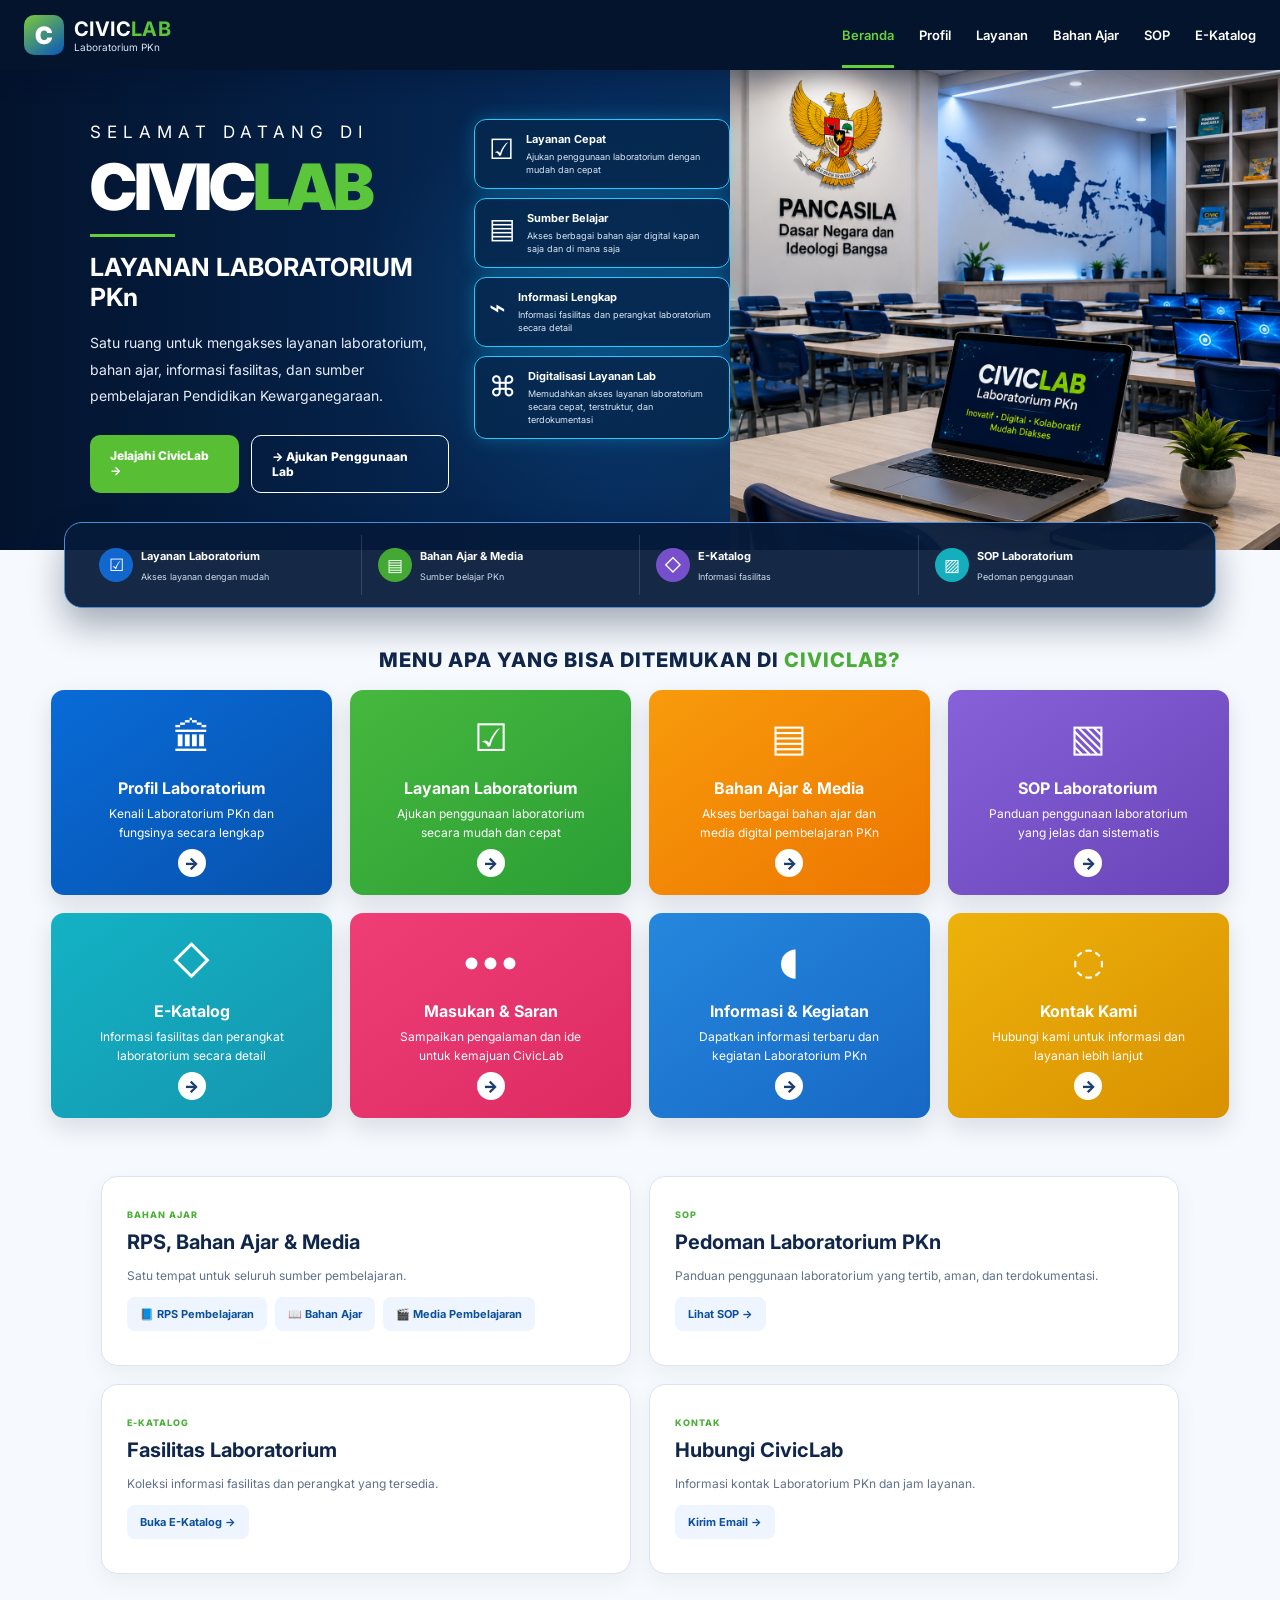
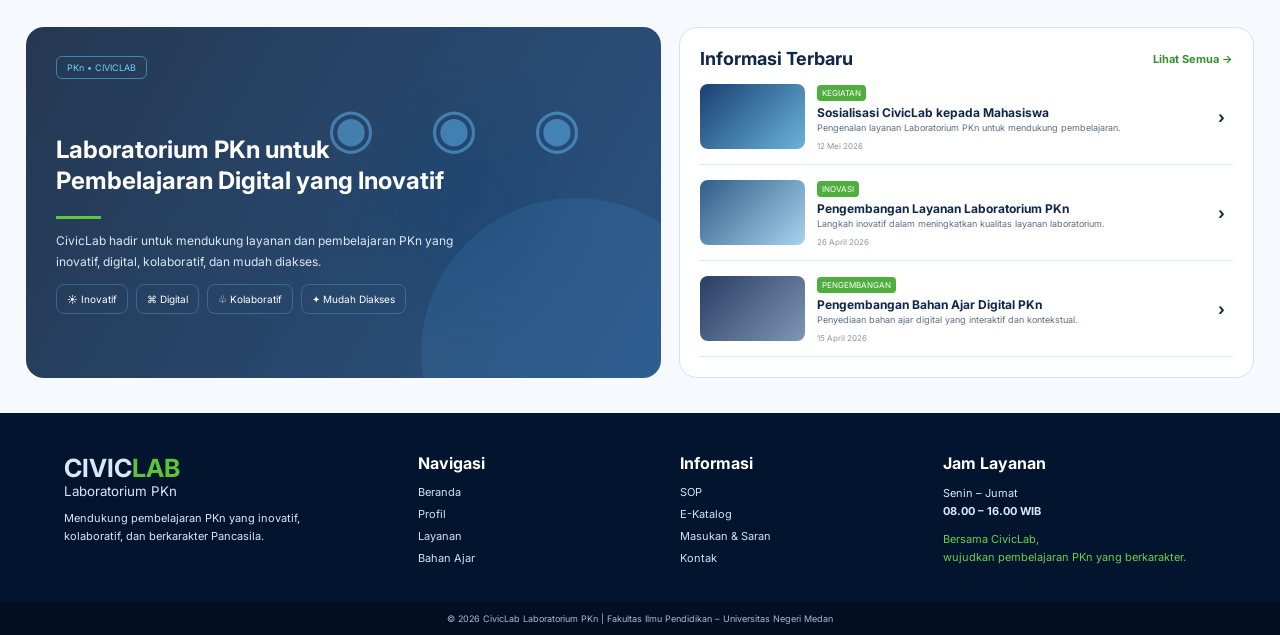
==== index.html @ 3d3bf386 "Update index.html" ====
<!DOCTYPE html>
<html lang="id">
<head>
<meta charset="UTF-8">
<meta name="viewport" content="width=device-width, initial-scale=1.0">
<title>CIVICLAB | Laboratorium PKn</title>
<link rel="stylesheet" href="style.css">
</head>
<body>
<header class="topbar">
  <a class="brand" href="#beranda">
    <div class="brand-mark">C</div>
    <div><strong>CIVIC<span>LAB</span></strong><small>Laboratorium PKn</small></div>
  </a>
  <nav>
    <a class="active" href="#beranda">Beranda</a>
    <a href="#profil">Profil</a>
    <a href="layanan.html">Layanan</a>
   <a href="bahan-ajar.html">Bahan Ajar</a>
  <a href="sop.html">SOP</a>
    <a href="ekatalog.html">E-Katalog</a>
   
  </nav>
 
</header>

<main>
<section id="beranda" class="hero">
  <div class="hero-left">
    <div class="eyebrow">SELAMAT DATANG DI</div>
    <h1>CIVIC<span>LAB</span></h1>
    <div class="green-line"></div>
    <h2>LAYANAN LABORATORIUM PKn</h2>
    <p>Satu ruang untuk mengakses layanan laboratorium, bahan ajar, informasi fasilitas, dan sumber pembelajaran Pendidikan Kewarganegaraan.</p>
    <div class="hero-actions">
      <a class="btn green" href="#menu">Jelajahi CivicLab <b>→</b></a>
      <a class="btn outline" href="layanan.html">→ Ajukan Penggunaan Lab</a>
    </div>
  </div>

  <div class="hero-middle">
    <div class="quick-card"><i>☑</i><div><b>Layanan Cepat</b><span>Ajukan penggunaan laboratorium dengan mudah dan cepat</span></div></div>
    <div class="quick-card"><i>▤</i><div><b>Sumber Belajar</b><span>Akses berbagai bahan ajar digital kapan saja dan di mana saja</span></div></div>
    <div class="quick-card"><i>⌁</i><div><b>Informasi Lengkap</b><span>Informasi fasilitas dan perangkat laboratorium secara detail</span></div></div>
    <div class="quick-card"><i>⌘</i><div><b>Digitalisasi Layanan Lab</b><span>Memudahkan akses layanan laboratorium secara cepat, terstruktur, dan terdokumentasi</span></div></div>
  </div>

  <div class="lab-scene">
    <img class="lab-hero-photo" src="lab-pkn-hero.png" alt="Laboratorium PKn CivicLab">
  </div>
</section>

<section class="quick-links">
  <a href="#layanan"><span>☑</span><b>Layanan Laboratorium</b><small>Akses layanan dengan mudah</small></a>
  <a href="#bahan-ajar"><span>▤</span><b>Bahan Ajar & Media</b><small>Sumber belajar PKn</small></a>
  <a href="#ekatalog"><span>◇</span><b>E-Katalog</b><small>Informasi fasilitas</small></a>
  <a href="sop.html"><span>▨</span><b>SOP Laboratorium</b><small>Pedoman penggunaan</small></a>
</section>

<section id="menu" class="menu-section">
  <div class="section-title">MENU APA YANG BISA DITEMUKAN DI <span>CIVICLAB?</span></div>
  <div class="cards">
    <a id="profil" class="menu-card blue" href="#profil-detail"><div class="big-icon">🏛</div><h3>Profil Laboratorium</h3><p>Kenali Laboratorium PKn dan fungsinya secara lengkap</p><em>→</em></a>
    <a id="layanan" class="menu-card green" href="layanan.html"><div class="big-icon">☑</div><h3>Layanan Laboratorium</h3><p>Ajukan penggunaan laboratorium secara mudah dan cepat</p><em>→</em></a>
    <a id="bahan-ajar" class="menu-card orange" href="bahan-ajar.html"><div class="big-icon">▤</div><h3>Bahan Ajar & Media</h3><p>Akses berbagai bahan ajar dan media digital pembelajaran PKn</p><em>→</em></a>
    <a id="sop" class="menu-card purple" href="sop.html"><div class="big-icon">▧</div><h3>SOP Laboratorium</h3><p>Panduan penggunaan laboratorium yang jelas dan sistematis</p><em>→</em></a>
    <a id="ekatalog" class="menu-card cyan" href="ekatalog.html"><div class="big-icon">◇</div><h3>E-Katalog</h3><p>Informasi fasilitas dan perangkat laboratorium secara detail</p><em>→</em></a>
    <a id="masukan" class="menu-card pink" href="PASTE_LINK_GOOGLE_FORM_MASUKAN_SARAN_DI_SINI"><div class="big-icon">•••</div><h3>Masukan & Saran</h3><p>Sampaikan pengalaman dan ide untuk kemajuan CivicLab</p><em>→</em></a>
    <a class="menu-card blue2" href="#informasi"><div class="big-icon">◖</div><h3>Informasi & Kegiatan</h3><p>Dapatkan informasi terbaru dan kegiatan Laboratorium PKn</p><em>→</em></a>
    <a id="kontak" class="menu-card yellow" href="#kontak-detail"><div class="big-icon">◌</div><h3>Kontak Kami</h3><p>Hubungi kami untuk informasi dan layanan lebih lanjut</p><em>→</em></a>
  </div>
</section>

<section class="detail-grid">
  <div id="bahan-detail" class="detail-card"><span>BAHAN AJAR</span><h2>RPS, Bahan Ajar & Media</h2><p>Satu tempat untuk seluruh sumber pembelajaran.</p><div class="sub-links"><a href="PASTE_LINK_RPS">📘 RPS Pembelajaran</a><a href="PASTE_LINK_BUKU">📖 Bahan Ajar</a><a href="PASTE_LINK_MEDIA">🎬 Media Pembelajaran</a></div></div>
  <div id="sop-detail" class="detail-card"><span>SOP</span><h2>Pedoman Laboratorium PKn</h2><p>Panduan penggunaan laboratorium yang tertib, aman, dan terdokumentasi.</p><a class="small-btn" href="PASTE_LINK_SOP">Lihat SOP →</a></div>
  <div id="ekatalog-detail" class="detail-card"><span>E-KATALOG</span><h2>Fasilitas Laboratorium</h2><p>Koleksi informasi fasilitas dan perangkat yang tersedia.</p><a class="small-btn" href="PASTE_LINK_EKATALOG">Buka E-Katalog →</a></div>
  <div id="kontak-detail" class="detail-card"><span>KONTAK</span><h2>Hubungi CivicLab</h2><p>Informasi kontak Laboratorium PKn dan jam layanan.</p><a class="small-btn" href="mailto:PASTE_EMAIL">Kirim Email →</a></div>
</section>

<section class="split-section" id="profil-detail">
  <div class="character-panel">
    <div class="mini-screen">PKn • CIVICLAB</div>
    <div class="students">◉　◉　◉</div>
    <h2>Laboratorium PKn untuk Pembelajaran Digital yang Inovatif</h2>
    <div class="short-line"></div>
    <p>CivicLab hadir untuk mendukung layanan dan pembelajaran PKn yang inovatif, digital, kolaboratif, dan mudah diakses.</p>
    <div class="values"><span>☀ Inovatif</span><span>⌘ Digital</span><span>♧ Kolaboratif</span><span>✦ Mudah Diakses</span></div>
  </div>
  <div class="news" id="informasi">
    <div class="news-head"><h2>Informasi Terbaru</h2><a href="#informasi">Lihat Semua →</a></div>
    <article><div class="thumb t1"></div><div><small>KEGIATAN</small><h3>Sosialisasi CivicLab kepada Mahasiswa</h3><p>Pengenalan layanan Laboratorium PKn untuk mendukung pembelajaran.</p><time>12 Mei 2026</time></div><b>›</b></article>
    <article><div class="thumb t2"></div><div><small>INOVASI</small><h3>Pengembangan Layanan Laboratorium PKn</h3><p>Langkah inovatif dalam meningkatkan kualitas layanan laboratorium.</p><time>26 April 2026</time></div><b>›</b></article>
    <article><div class="thumb t3"></div><div><small>PENGEMBANGAN</small><h3>Pengembangan Bahan Ajar Digital PKn</h3><p>Penyediaan bahan ajar digital yang interaktif dan kontekstual.</p><time>15 April 2026</time></div><b>›</b></article>
  </div>
</section>

</main>

<footer>
  <div><strong>CIVIC<span>LAB</span></strong><small>Laboratorium PKn</small><p>Mendukung pembelajaran PKn yang inovatif, kolaboratif, dan berkarakter Pancasila.</p></div>
  <div><h4>Navigasi</h4><a href="#beranda">Beranda</a><a href="#profil-detail">Profil</a><a href="#layanan">Layanan</a><a href="#bahan-detail">Bahan Ajar</a></div>
  <div><h4>Informasi</h4><a href="#sop-detail">SOP</a><a href="#ekatalog-detail">E-Katalog</a><a href="#masukan">Masukan & Saran</a><a href="#kontak-detail">Kontak</a></div>
  <div><h4>Jam Layanan</h4><p>Senin – Jumat<br><b>08.00 – 16.00 WIB</b></p><p class="green-text">Bersama CivicLab,<br>wujudkan pembelajaran PKn yang berkarakter.</p></div>
</footer>
<div class="copyright">© 2026 CivicLab Laboratorium PKn | Fakultas Ilmu Pendidikan – Universitas Negeri Medan</div>
<script src="script.js"></script>
</body>
</html>
---- style.css ----
@import url('https://fonts.googleapis.com/css2?family=Inter:wght@400;500;600;700;800;900&display=swap');
:root{--navy:#03142f;--blue:#0756bd;--green:#4eb52f;--orange:#f28a00;--purple:#7451c9;--cyan:#11a8bd;--pink:#ec3970;--yellow:#e7a900;--text:#10264a}
*{box-sizing:border-box}html{scroll-behavior:smooth}body{margin:0;font-family:Inter,Arial,sans-serif;color:var(--text);background:#f6f9fd}a{text-decoration:none;color:inherit}.topbar{height:70px;background:#04142d;color:#fff;display:flex;align-items:center;padding:0 24px;gap:28px;position:sticky;top:0;z-index:20;box-shadow:0 8px 25px #00102a55}.brand{display:flex;align-items:center;gap:10px;min-width:185px}.brand-mark{width:40px;height:40px;border-radius:10px;background:linear-gradient(145deg,#7bc83d,#0756bd);display:grid;place-items:center;font-size:24px;font-weight:900}.brand strong{display:block;font-size:20px;letter-spacing:.4px}.brand strong span,h1 span,footer strong span{color:#5bc63b}.brand small{display:block;font-size:10px;color:#dbe6f7}.topbar nav{display:flex;gap:25px;align-items:center;flex:1;justify-content:flex-end}.topbar nav a{font-size:13px;font-weight:600;padding:25px 0;position:relative;white-space:nowrap}.topbar nav a.active,.topbar nav a:hover{color:#67d13f}.topbar nav a.active:after{content:"";position:absolute;bottom:0;left:0;right:0;height:3px;background:#63d03d}.nav-cta{border:1px solid #5fc63a;color:#7cdb57;border-radius:10px;padding:11px 15px;font-size:11px;font-weight:800;white-space:nowrap}.nav-cta b{font-size:16px;margin-left:6px}
.hero{min-height:480px;background:linear-gradient(90deg,#03132d 0%,#062b5b 48%,#123d5e 100%);color:#fff;display:grid;grid-template-columns:37% 20% 43%;position:relative;overflow:hidden}.hero:before{content:"";position:absolute;inset:0;background-image:linear-gradient(120deg,transparent 0 65%,#49b9ff12 66%,transparent 67%),radial-gradient(circle at 45% 50%,#22b7ff22,transparent 30%)}.hero-left{padding:52px 25px 45px 7vw;position:relative;z-index:2}.eyebrow{letter-spacing:6px;font-size:17px;margin-bottom:13px}.hero h1{font-size:64px;line-height:1;margin:0;font-weight:900;letter-spacing:-3px}.green-line{width:85px;height:3px;background:#63cf3d;margin:15px 0}.hero h2{font-size:25px;margin:0 0 18px}.hero p{font-size:14px;line-height:1.9;max-width:500px;color:#e6edf8}.hero-actions{display:flex;gap:12px;margin-top:25px}.btn{padding:13px 20px;border-radius:10px;font-size:12px;font-weight:800}.btn.green{background:#58bf34;color:#fff}.btn.outline{border:1px solid #fff}.hero-middle{padding-top:49px;display:flex;flex-direction:column;gap:9px;position:relative;z-index:5}.quick-card{border:1px solid #28c9ff;border-radius:12px;padding:12px 14px;display:flex;gap:12px;background:#05274dcc;box-shadow:0 0 18px #19caff44}.quick-card i{font-size:28px;font-style:normal;color:#fff}.quick-card b{display:block;font-size:11px}.quick-card span{display:block;font-size:9px;line-height:1.45;color:#dce8f7;margin-top:4px}.lab-scene{position:relative;min-height:480px;background:linear-gradient(140deg,#dbeeff,#f6fbff 46%,#b9d9ec);overflow:hidden}.lab-scene:before{content:"";position:absolute;inset:0;background:linear-gradient(90deg,#071e3a00,#071e3a33),repeating-linear-gradient(90deg,transparent 0 75px,#91b8d055 76px 78px)}.scene-glow{position:absolute;width:260px;height:260px;background:#4fbaff55;filter:blur(55px);top:35px;right:80px}.garuda{position:absolute;top:45px;left:36%;font-size:75px;color:#c99b35;text-shadow:0 4px 15px #0003}.wall-title{position:absolute;top:115px;left:30%;font-size:18px;font-weight:900;text-align:center;color:#152b49}.wall-title small{display:block;font-size:11px;line-height:1.35;margin-top:6px}.map{position:absolute;right:18px;top:45px;font-size:18px;letter-spacing:8px;color:#3e86b4;opacity:.35}.window{position:absolute;right:0;top:0;width:45%;height:100%;background:linear-gradient(150deg,#d8efff88,#5c98c544);border-left:5px solid #b5d5e8}.desk{position:absolute;width:180px;height:75px;background:#143b5b;border-radius:6px;bottom:55px;box-shadow:0 10px 25px #10283c44}.desk1{left:5%;transform:skewX(-12deg)}.desk2{left:42%;transform:skewX(-12deg)}.desk3{right:-6%;transform:skewX(-12deg)}.laptop{position:absolute;right:24%;bottom:93px;width:150px;height:95px;border-radius:8px 8px 4px 4px;background:#0a3159;box-shadow:0 10px 18px #001a3344;display:grid;place-items:center;color:#fff;font-size:17px;font-weight:900}.laptop span{color:#5ecb3d}.laptop small{display:block;font-size:7px;text-align:center;color:#fff}.plant{position:absolute;right:5%;bottom:74px;font-size:55px;color:#3eaa4a}
.stats{margin:-42px auto 0;position:relative;z-index:8;max-width:90%;background:#061a39ee;border:1px solid #4e8ed6;border-radius:20px;color:#fff;display:grid;grid-template-columns:repeat(4,1fr);padding:20px 25px;box-shadow:0 18px 35px #00163155}.stats>div{display:grid;grid-template-columns:45px 35px 1fr;grid-template-rows:20px 20px;align-items:center;border-right:1px solid #ffffff22;padding:0 18px}.stats>div:last-child{border:0}.stat-icon{grid-row:1/3;width:40px;height:40px;border-radius:50%;background:#1166d0;display:grid;place-items:center}.stat-icon.green{background:#43a934}.stat-icon.purple{background:#7650cb}.stat-icon.cyan{background:#15aebd}.stats b{font-size:24px}.stats strong{font-size:11px}.stats small{grid-column:2/4;font-size:9px;color:#ccd9eb}
.menu-section{padding:40px 4vw 30px}.section-title{text-align:center;font-weight:800;font-size:20px;letter-spacing:1px;margin-bottom:18px}.section-title span{color:#4aae37}.cards{display:grid;grid-template-columns:repeat(4,1fr);gap:18px}.menu-card{color:#fff;min-height:205px;border-radius:13px;padding:24px 20px 18px;display:flex;flex-direction:column;align-items:center;text-align:center;box-shadow:0 10px 24px #12213a20;transition:.2s;position:relative}.menu-card:hover{transform:translateY(-6px);box-shadow:0 18px 30px #12213a33}.menu-card.blue{background:linear-gradient(145deg,#096bd7,#0752ad)}.menu-card.green{background:linear-gradient(145deg,#46b83e,#2b9e35)}.menu-card.orange{background:linear-gradient(145deg,#f89b0b,#ed7600)}.menu-card.purple{background:linear-gradient(145deg,#8761d9,#6944b7)}.menu-card.cyan{background:linear-gradient(145deg,#13b2c4,#1596b0)}.menu-card.pink{background:linear-gradient(145deg,#ef3d76,#dd2b62)}.menu-card.blue2{background:linear-gradient(145deg,#2587dd,#1768c4)}.menu-card.yellow{background:linear-gradient(145deg,#edb20b,#d99100)}.big-icon{font-size:38px;height:58px}.menu-card h3{margin:6px 0;font-size:16px}.menu-card p{font-size:12px;line-height:1.6;margin:0;max-width:200px}.menu-card em{font-style:normal;background:#fff;color:#1d3e6c;width:28px;height:28px;border-radius:50%;display:grid;place-items:center;margin-top:auto;font-weight:900}
.split-section{display:grid;grid-template-columns:1.05fr .95fr;gap:18px;padding:18px 2vw 35px}.character-panel{min-height:330px;border-radius:18px;background:linear-gradient(120deg,#041936dd,#0b3970dd),radial-gradient(circle at 70% 50%,#2db5ff55,transparent 30%);color:#fff;padding:28px 30px;position:relative;overflow:hidden}.character-panel:after{content:"";position:absolute;width:310px;height:310px;border-radius:50%;right:-70px;bottom:-130px;background:#46a8e722}.mini-screen{display:inline-block;border:1px solid #54c7ff88;border-radius:6px;padding:5px 10px;font-size:9px;color:#70d2ff}.students{font-size:55px;position:absolute;right:80px;top:65px;color:#65c4ff77}.character-panel h2{max-width:420px;font-size:24px;line-height:1.3;margin-top:55px}.short-line{width:45px;height:3px;background:#5cc83c}.character-panel p{max-width:440px;font-size:12px;line-height:1.7;color:#dce7f4}.values{display:flex;gap:8px;flex-wrap:wrap}.values span{border:1px solid #59b8ef55;border-radius:8px;padding:8px 10px;font-size:10px}.news{background:#fff;border:1px solid #d8e1ec;border-radius:18px;padding:20px}.news-head{display:flex;justify-content:space-between;align-items:center}.news-head h2{font-size:18px;margin:0}.news-head a{font-size:11px;color:#388d2f;font-weight:700}.news article{display:grid;grid-template-columns:105px 1fr 15px;gap:12px;padding:11px 0;border-bottom:1px solid #e3e8ef;align-items:center}.thumb{width:105px;height:65px;border-radius:8px;background:linear-gradient(135deg,#183f70,#6bb3dc)}.t2{background:linear-gradient(135deg,#315c87,#a7d4ee)}.t3{background:linear-gradient(135deg,#283d63,#8096b5)}.news article small{font-size:8px;background:#4fae3d;color:#fff;padding:3px 5px;border-radius:4px}.news article h3{font-size:12px;margin:5px 0 2px}.news article p{font-size:9px;margin:0;color:#5c6d82}.news time{font-size:8px;color:#8995a4}.detail-grid{display:grid;grid-template-columns:repeat(2,1fr);gap:18px;padding:10px 4vw 45px}.detail-card{background:#fff;border:1px solid #dbe4ef;border-radius:16px;padding:25px;box-shadow:0 8px 22px #10264a0d}.detail-card span{font-size:9px;font-weight:800;color:#4caf39;letter-spacing:1px}.detail-card h2{margin:8px 0;font-size:20px}.detail-card p{font-size:12px;color:#607089;line-height:1.6}.sub-links{display:flex;gap:8px;flex-wrap:wrap}.sub-links a,.small-btn{display:inline-block;padding:10px 13px;background:#eef5ff;border-radius:8px;color:#0c4f9b;font-size:11px;font-weight:700}
footer{background:#03142f;color:#dce7f5;display:grid;grid-template-columns:1.4fr 1fr 1fr 1.2fr;gap:35px;padding:40px 5vw 25px}footer strong{font-size:25px}footer small{display:block}footer p{font-size:11px;line-height:1.6;max-width:260px}footer h4{color:#fff;margin:0 0 12px}footer a{display:block;font-size:11px;margin:8px 0;color:#d5e1f1}.green-text{color:#68cf4b}.copyright{text-align:center;background:#020e22;color:#aabbd2;padding:11px;font-size:9px}
@media(max-width:1050px){.topbar nav{gap:12px}.topbar nav a{font-size:11px}.nav-cta{display:none}.hero{grid-template-columns:48% 25% 27%}.cards{grid-template-columns:repeat(2,1fr)}}
@media(max-width:760px){.topbar{height:auto;flex-wrap:wrap;padding:12px}.topbar nav{order:3;overflow:auto;justify-content:flex-start;width:100%;padding-bottom:4px}.topbar nav a{padding:10px 0}.hero{grid-template-columns:1fr;min-height:auto}.hero-left{padding:40px 25px}.hero-middle{padding:0 25px 20px}.lab-scene{min-height:330px}.stats{grid-template-columns:1fr 1fr;max-width:94%;margin:-25px auto 0}.stats>div{border:0;padding:10px}.cards{grid-template-columns:1fr}.split-section,.detail-grid{grid-template-columns:1fr}.hero h1{font-size:52px}footer{grid-template-columns:1fr 1fr}}

/* Pengganti panel angka: highlight layanan tanpa statistik */
.quick-links{margin:-28px auto 0;position:relative;z-index:8;max-width:90%;background:#061a39ee;border:1px solid #4e8ed6;border-radius:18px;color:#fff;display:grid;grid-template-columns:repeat(4,1fr);padding:12px 18px;box-shadow:0 18px 35px #00163155}
.quick-links a{display:grid;grid-template-columns:42px 1fr;grid-template-rows:22px 18px;align-items:center;padding:10px 16px;border-right:1px solid #ffffff22}
.quick-links a:last-child{border-right:0}
.quick-links span{grid-row:1/3;width:34px;height:34px;border-radius:50%;background:#1267cf;display:grid;place-items:center;font-size:17px}
.quick-links a:nth-child(2) span{background:#43a934}.quick-links a:nth-child(3) span{background:#7650cb}.quick-links a:nth-child(4) span{background:#15aebd}
.quick-links b{font-size:11px}.quick-links small{font-size:9px;color:#ccd9eb}
@media(max-width:760px){.quick-links{grid-template-columns:1fr 1fr;max-width:94%;margin:-20px auto 0}.quick-links a{border:0}}

/* Resource menu positioned in the middle of the Home page */
.detail-grid{position:relative;z-index:2;max-width:1180px;margin:0 auto;padding-top:28px;padding-bottom:35px}
.detail-grid .detail-card{min-height:190px}

/* Foto laboratorium pilihan pengguna sebagai visual utama */
.lab-scene{position:relative;min-height:480px;overflow:hidden;background:#dcecf7}
.lab-hero-photo{position:absolute;inset:0;width:100%;height:100%;object-fit:cover;display:block;filter:saturate(1.03) contrast(1.02)}
.lab-scene:after{content:"";position:absolute;inset:0;background:linear-gradient(90deg,rgba(5,24,48,.08),transparent 35%,rgba(5,24,48,.02))}
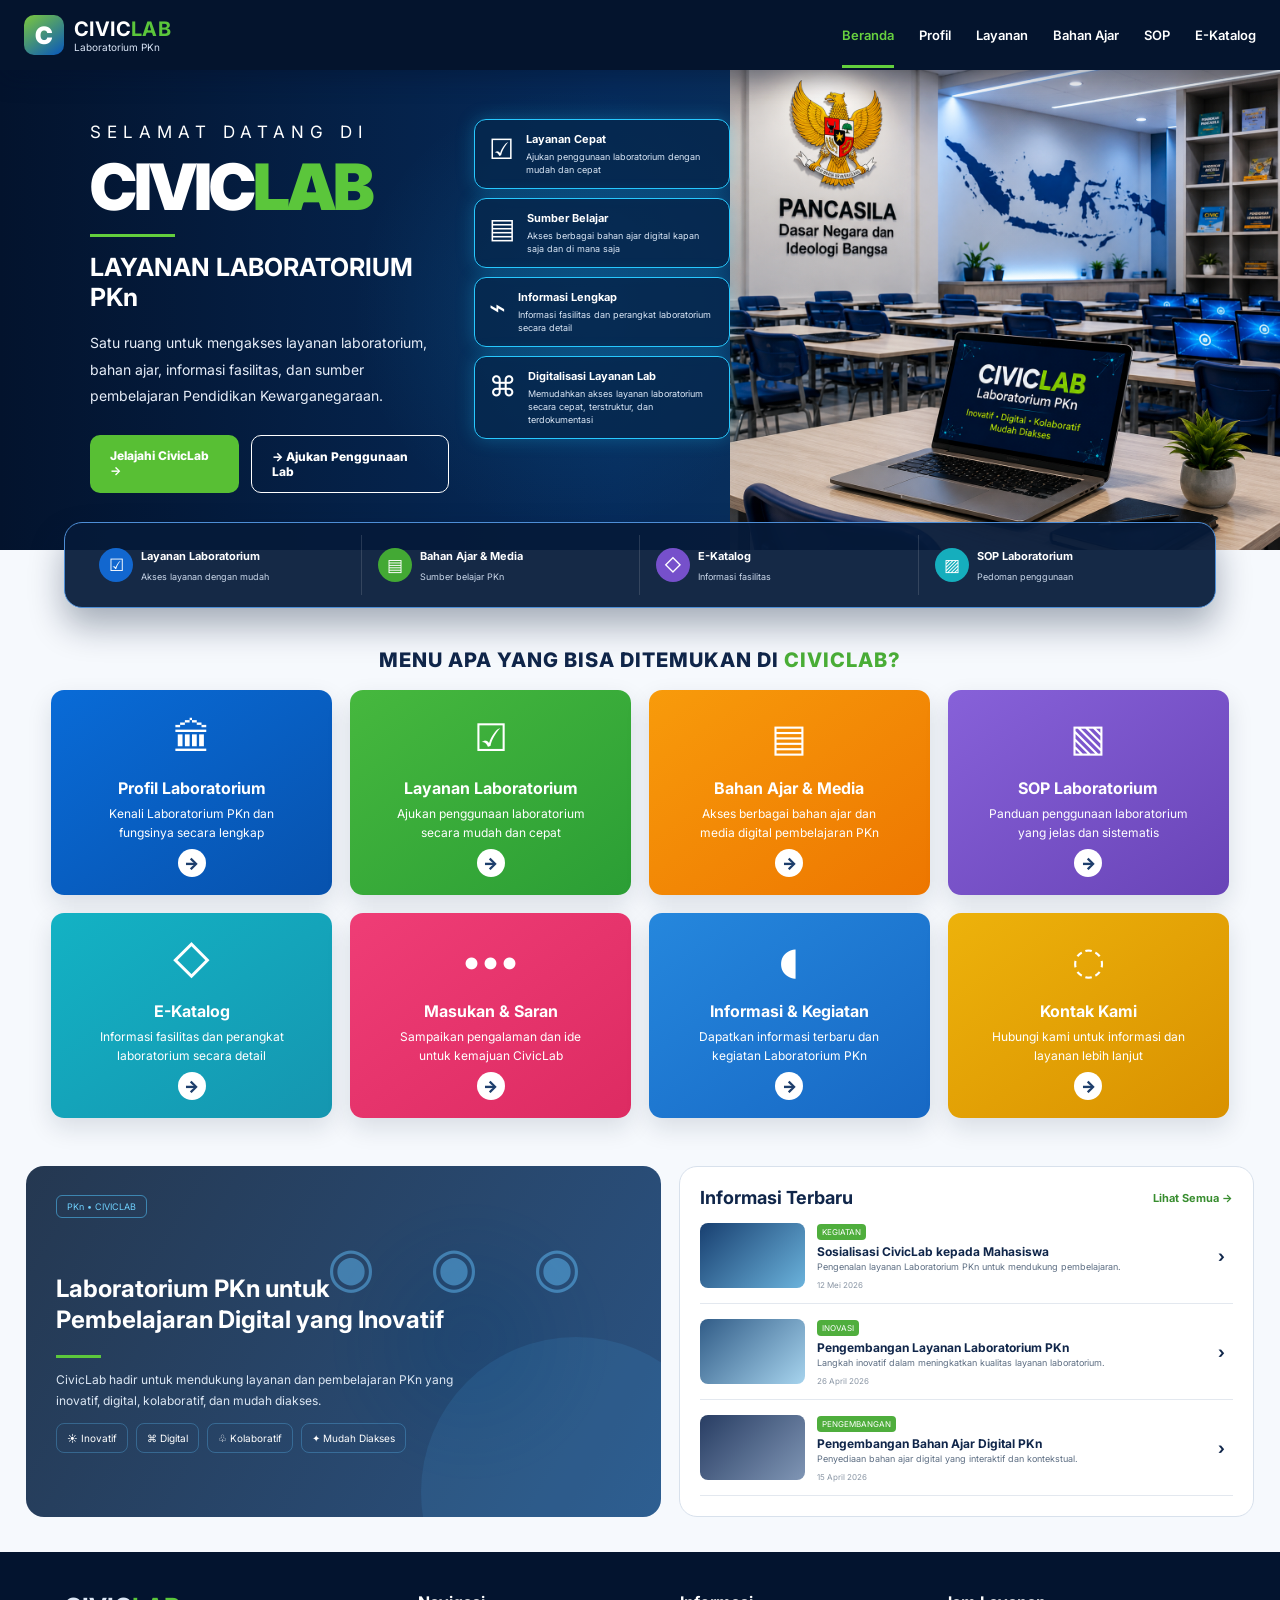
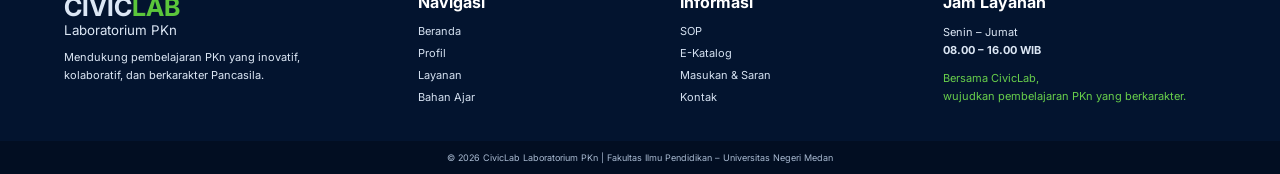
==== commit 6209d5ce: "Update index.html" ====
--- a/index.html
+++ b/index.html
@@ -14,7 +14,7 @@
   </a>
   <nav>
     <a class="active" href="#beranda">Beranda</a>
-    <a href="#profil">Profil</a>
+    <a href="profil.html">Profil</a>
     <a href="layanan.html">Layanan</a>
    <a href="bahan-ajar.html">Bahan Ajar</a>
   <a href="sop.html">SOP</a>
@@ -60,7 +60,7 @@
 <section id="menu" class="menu-section">
   <div class="section-title">MENU APA YANG BISA DITEMUKAN DI <span>CIVICLAB?</span></div>
   <div class="cards">
-    <a id="profil" class="menu-card blue" href="#profil-detail"><div class="big-icon">🏛</div><h3>Profil Laboratorium</h3><p>Kenali Laboratorium PKn dan fungsinya secara lengkap</p><em>→</em></a>
+    <a class="menu-card blue" href="profil.html"><div class="big-icon">🏛</div><h3>Profil Laboratorium</h3><p>Kenali Laboratorium PKn dan fungsinya secara lengkap</p><em>→</em></a>
     <a id="layanan" class="menu-card green" href="layanan.html"><div class="big-icon">☑</div><h3>Layanan Laboratorium</h3><p>Ajukan penggunaan laboratorium secara mudah dan cepat</p><em>→</em></a>
     <a id="bahan-ajar" class="menu-card orange" href="bahan-ajar.html"><div class="big-icon">▤</div><h3>Bahan Ajar & Media</h3><p>Akses berbagai bahan ajar dan media digital pembelajaran PKn</p><em>→</em></a>
     <a id="sop" class="menu-card purple" href="sop.html"><div class="big-icon">▧</div><h3>SOP Laboratorium</h3><p>Panduan penggunaan laboratorium yang jelas dan sistematis</p><em>→</em></a>
@@ -71,12 +71,7 @@
   </div>
 </section>
 
-<section class="detail-grid">
-  <div id="bahan-detail" class="detail-card"><span>BAHAN AJAR</span><h2>RPS, Bahan Ajar & Media</h2><p>Satu tempat untuk seluruh sumber pembelajaran.</p><div class="sub-links"><a href="PASTE_LINK_RPS">📘 RPS Pembelajaran</a><a href="PASTE_LINK_BUKU">📖 Bahan Ajar</a><a href="PASTE_LINK_MEDIA">🎬 Media Pembelajaran</a></div></div>
-  <div id="sop-detail" class="detail-card"><span>SOP</span><h2>Pedoman Laboratorium PKn</h2><p>Panduan penggunaan laboratorium yang tertib, aman, dan terdokumentasi.</p><a class="small-btn" href="PASTE_LINK_SOP">Lihat SOP →</a></div>
-  <div id="ekatalog-detail" class="detail-card"><span>E-KATALOG</span><h2>Fasilitas Laboratorium</h2><p>Koleksi informasi fasilitas dan perangkat yang tersedia.</p><a class="small-btn" href="PASTE_LINK_EKATALOG">Buka E-Katalog →</a></div>
-  <div id="kontak-detail" class="detail-card"><span>KONTAK</span><h2>Hubungi CivicLab</h2><p>Informasi kontak Laboratorium PKn dan jam layanan.</p><a class="small-btn" href="mailto:PASTE_EMAIL">Kirim Email →</a></div>
-</section>
+
 
 <section class="split-section" id="profil-detail">
   <div class="character-panel">
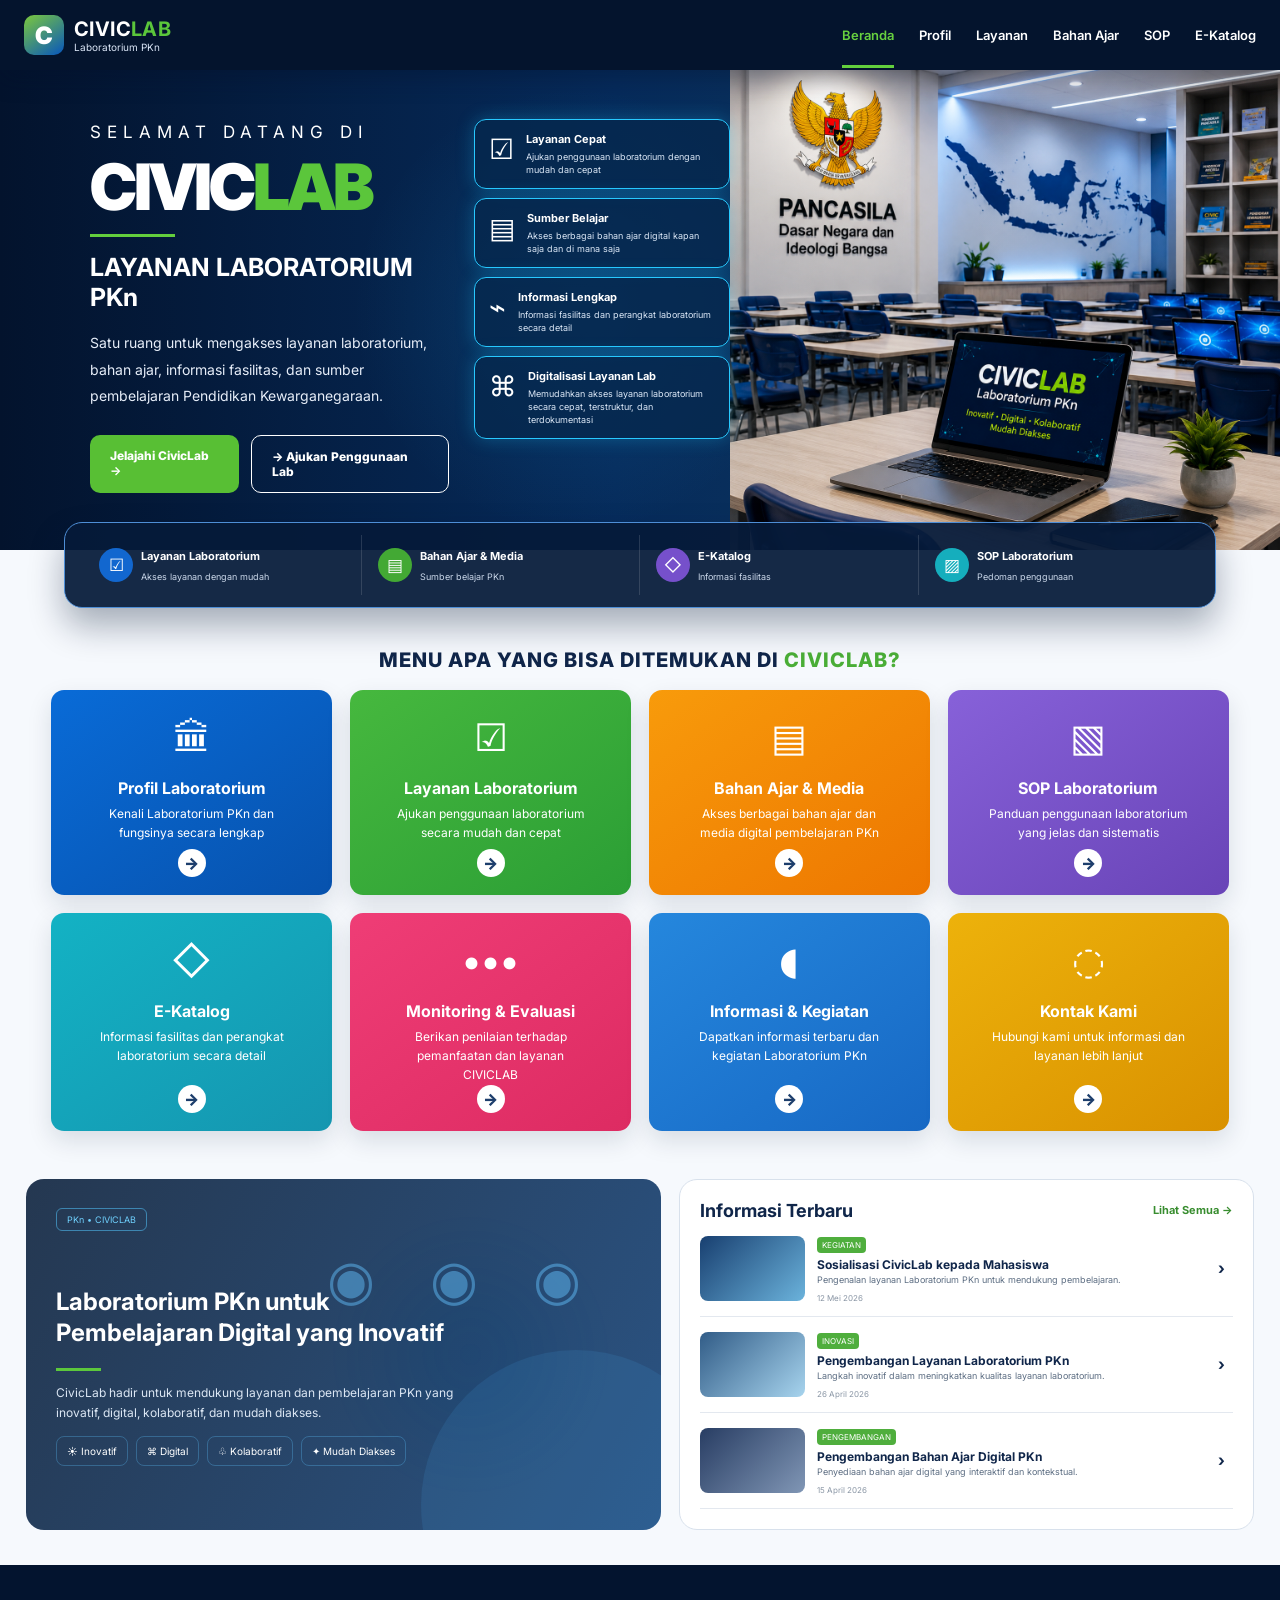
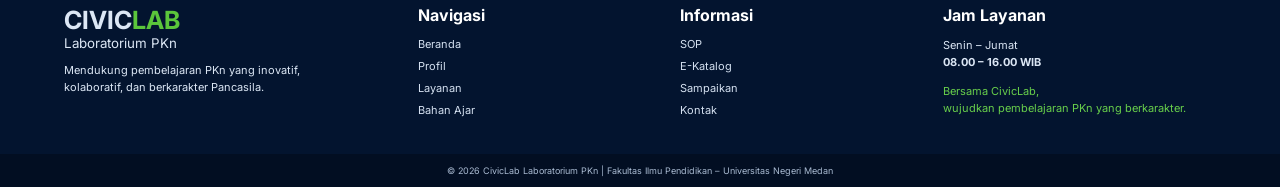
==== commit 89a9f0b8: "Update index.html" ====
--- a/index.html
+++ b/index.html
@@ -65,7 +65,7 @@
     <a id="bahan-ajar" class="menu-card orange" href="bahan-ajar.html"><div class="big-icon">▤</div><h3>Bahan Ajar & Media</h3><p>Akses berbagai bahan ajar dan media digital pembelajaran PKn</p><em>→</em></a>
     <a id="sop" class="menu-card purple" href="sop.html"><div class="big-icon">▧</div><h3>SOP Laboratorium</h3><p>Panduan penggunaan laboratorium yang jelas dan sistematis</p><em>→</em></a>
     <a id="ekatalog" class="menu-card cyan" href="ekatalog.html"><div class="big-icon">◇</div><h3>E-Katalog</h3><p>Informasi fasilitas dan perangkat laboratorium secara detail</p><em>→</em></a>
-    <a id="masukan" class="menu-card pink" href="PASTE_LINK_GOOGLE_FORM_MASUKAN_SARAN_DI_SINI"><div class="big-icon">•••</div><h3>Masukan & Saran</h3><p>Sampaikan pengalaman dan ide untuk kemajuan CivicLab</p><em>→</em></a>
+   <a id="masukan" class="menu-card pink" href="https://forms.gle/FmxXrZ43WfitxXyA6" target="_blank" rel="noopener noreferrer"><div class="big-icon">•••</div><h3>Monitoring & Evaluasi</h3><p>Berikan penilaian terhadap pemanfaatan dan layanan CIVICLAB</p><em>→</em></a>
     <a class="menu-card blue2" href="#informasi"><div class="big-icon">◖</div><h3>Informasi & Kegiatan</h3><p>Dapatkan informasi terbaru dan kegiatan Laboratorium PKn</p><em>→</em></a>
     <a id="kontak" class="menu-card yellow" href="#kontak-detail"><div class="big-icon">◌</div><h3>Kontak Kami</h3><p>Hubungi kami untuk informasi dan layanan lebih lanjut</p><em>→</em></a>
   </div>
@@ -95,7 +95,7 @@
 <footer>
   <div><strong>CIVIC<span>LAB</span></strong><small>Laboratorium PKn</small><p>Mendukung pembelajaran PKn yang inovatif, kolaboratif, dan berkarakter Pancasila.</p></div>
   <div><h4>Navigasi</h4><a href="#beranda">Beranda</a><a href="#profil-detail">Profil</a><a href="#layanan">Layanan</a><a href="#bahan-detail">Bahan Ajar</a></div>
-  <div><h4>Informasi</h4><a href="#sop-detail">SOP</a><a href="#ekatalog-detail">E-Katalog</a><a href="#masukan">Masukan & Saran</a><a href="#kontak-detail">Kontak</a></div>
+  <div><h4>Informasi</h4><a href="#sop-detail">SOP</a><a href="#ekatalog-detail">E-Katalog</a><a href="#masukan">Sampaikan </a><a href="#kontak-detail">Kontak</a></div>
   <div><h4>Jam Layanan</h4><p>Senin – Jumat<br><b>08.00 – 16.00 WIB</b></p><p class="green-text">Bersama CivicLab,<br>wujudkan pembelajaran PKn yang berkarakter.</p></div>
 </footer>
 <div class="copyright">© 2026 CivicLab Laboratorium PKn | Fakultas Ilmu Pendidikan – Universitas Negeri Medan</div>
